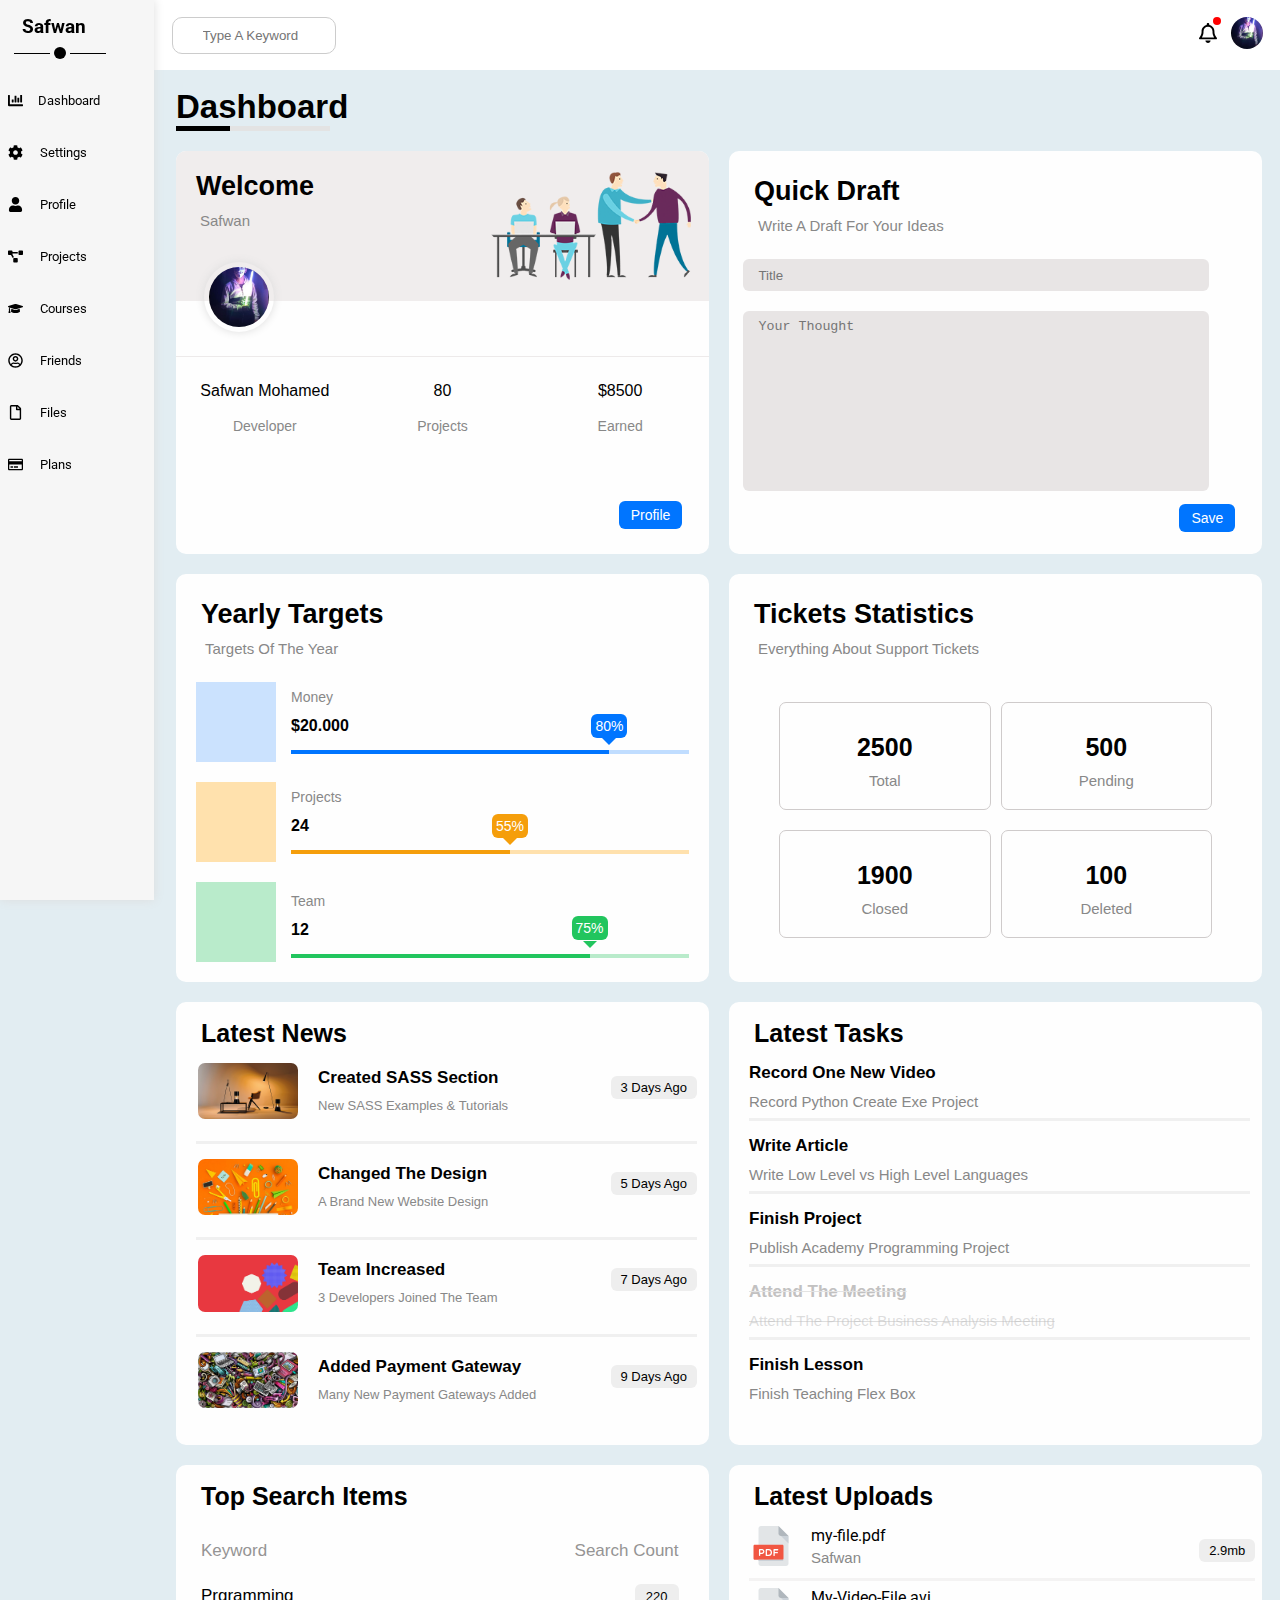
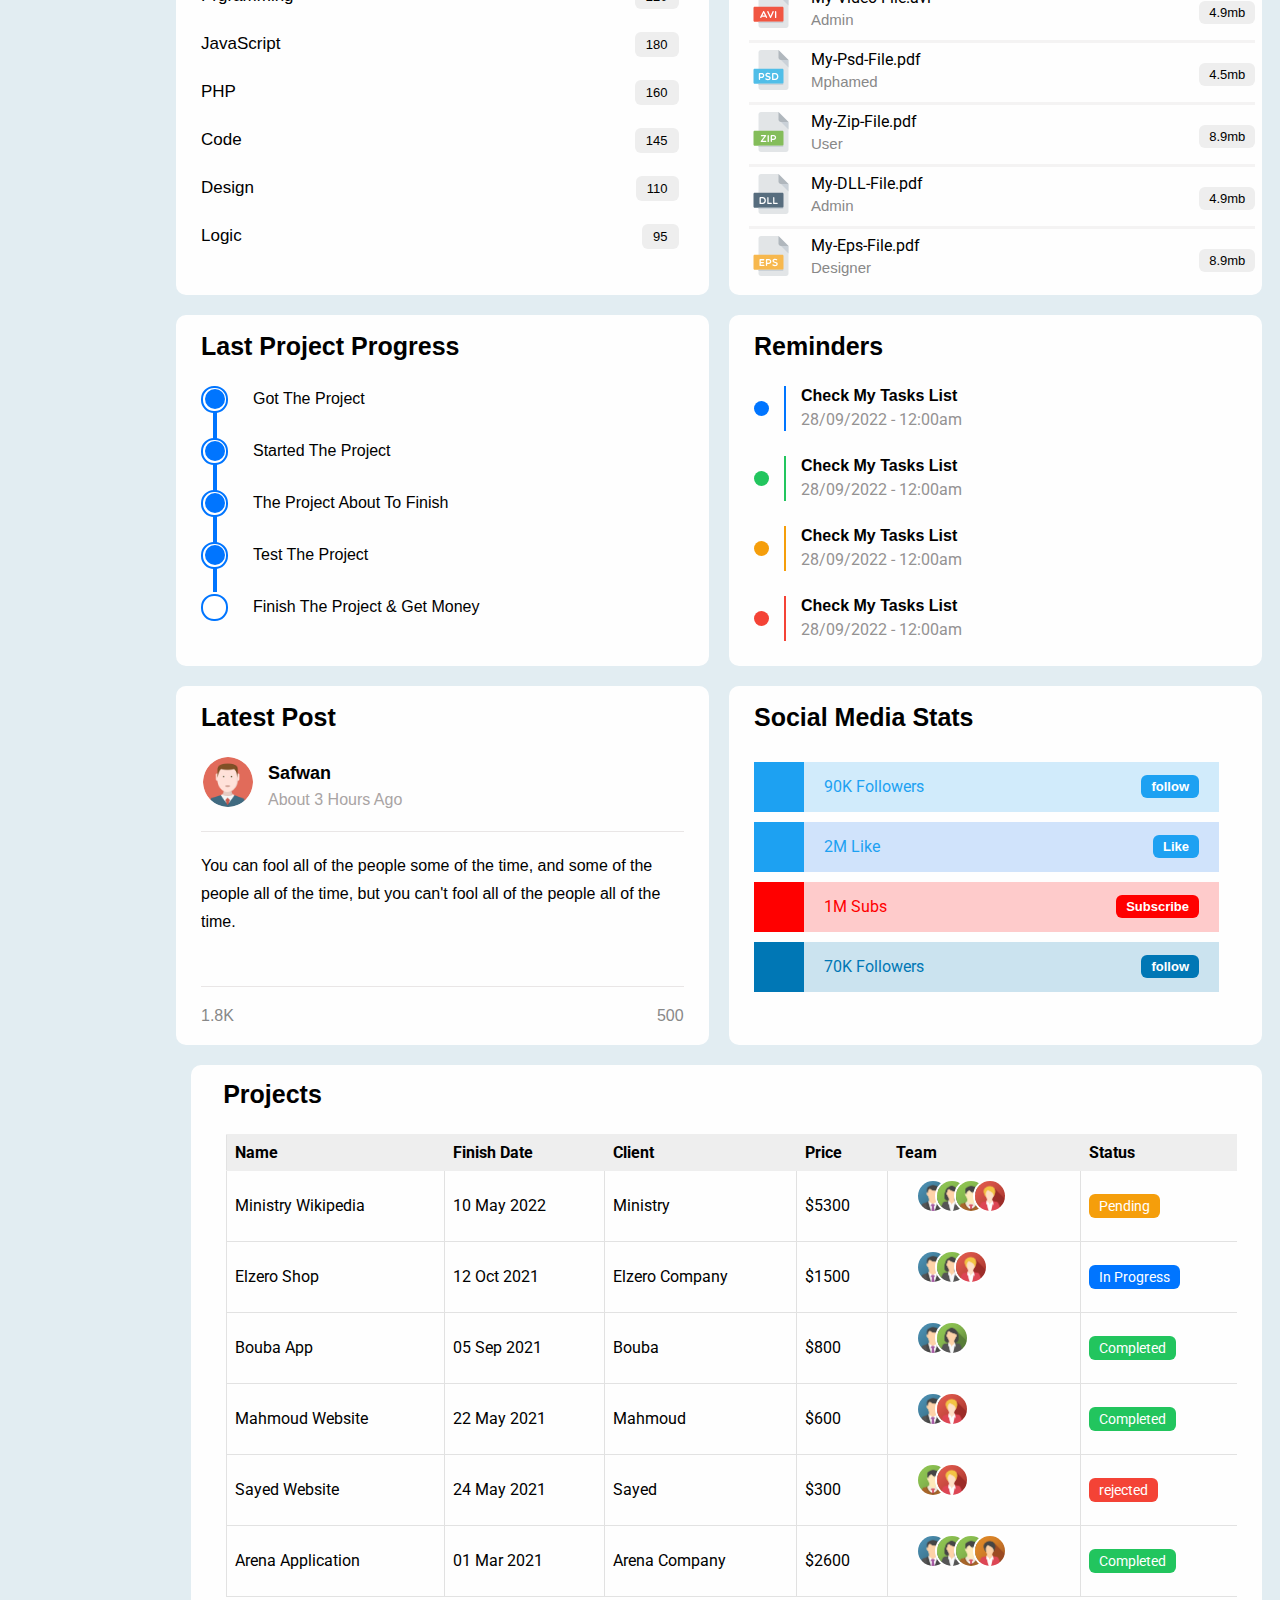
==== index.html @ f375fd68 "update" ====
<!DOCTYPE html>
<html>

<head>
  <title>Safwan</title>

  <link rel="preconnect" href="https://fonts.googleapis.com">
  <link rel="preconnect" href="https://fonts.gstatic.com" crossorigin>
  <link
    href="https://fonts.googleapis.com/css2?family=Roboto:ital,wght@0,100;0,300;0,400;0,500;0,700;0,900;1,100;1,300;1,400;1,500;1,700;1,900&display=swap"
    rel="stylesheet">





  <link rel="stylesheet" href="https://cdnjs.cloudflare.com/ajax/libs/font-awesome/6.6.0/css/all.min.css"
    integrity="sha512-Kc323vGBEqzTmouAECnVceyQqyqdsSiqLQISBL29aUW4U/M7pSPA/gEUZQqv1cwx4OnYxTxve5UMg5GT6L4JJg=="
    crossorigin="anonymous" referrerpolicy="no-referrer" />
  <link rel="stylesheet" href="sidebar.css">
  <link rel="stylesheet" href="general.css">
  <link rel="stylesheet" href="header.css">
  <link rel="stylesheet" href="Dashboard.css">

</head>

<body class="body">

  <header class="header">
    <div class="search-bar-container">
      <div class="a7a"><i class="fa-solid fa-magnifying-glass"
          style="color: rgb(136, 136, 136);position: absolute; left: 10px; bottom: 10px;"></i></div>
      <input class="search-bar" placeholder="Type A Keyword" type="text">
    </div>
    <div class="right-head">
      <div class="bell-container"> <img class="bell" src="header-item/bell-regular.svg" alt="">
        <div class="red-circle"></div>
      </div>
      <img class="pic-file" src="header-item/safwan.jpg" alt="">
    </div>
  </header>



  <nav class="sidebar">
    <div class="name">Safwan</div>
    <div class="under-name">
      <div class="right-sharta"></div>
      <div class="left-sharta"></div>
      <div class="circle"></div>
    </div>
    <div class="sidebar-items">
      <a href="Dashboard.html" style="text-decoration: none; color: black;" class="url">
        <div class="sidebar-item" style="padding-right: 17px;">
          <img class="imgs" src="sidebar-item/chart-bar-solid.svg" alt="">
          <div class="word">Dashboard</div>
        </div>
      </a>

      <a href="settings.html" style="text-decoration: none; color: black;" class="url">
        <div class="sidebar-item">
          <img class="imgs" src="sidebar-item/cog-solid.svg" alt="">
          <div class="word">Settings</div>
        </div>
      </a>

      <a href="profile.html" style="text-decoration: none; color: black;" class="url">
        <div class="sidebar-item">
          <img class="imgs" src="sidebar-item/user-solid.svg" alt="">
          <div class="word">Profile</div>
        </div>
      </a>

      <a href="Projects.html" style="text-decoration: none; color: black;">
        <div class="sidebar-item">
          <img class="imgs" src="sidebar-item/project-diagram-solid.svg" alt="">
          <div class="word">Projects</div>
        </div>
      </a>

      <a href="courses.html" style="text-decoration: none; color: black;">
        <div class="sidebar-item">
          <img class="imgs" src="sidebar-item/graduation-cap-solid.svg" alt="">
          <div class="word">Courses</div>
        </div>
      </a>

      <a href="freinds.html" class="url" style="text-decoration: none; color: black;">
        <div class="sidebar-item">
          <img class="imgs" src="sidebar-item/user-circle-regular.svg" alt="">
          <div class="word">Friends</div>
        </div>
      </a>

      <a href="Files.html" class="url" style="text-decoration: none; color: black;">
        <div class="sidebar-item">
          <img class="imgs" src="sidebar-item/file-regular.svg" alt="">
          <div class="word">Files</div>
        </div>
      </a>

      <a href="plans.html" style="text-decoration: none; color: black;">
        <div class="sidebar-item">
          <img class="imgs" src="sidebar-item/credit-card-regular.svg" alt="">
          <div class="word">Plans</div>
        </div>
      </a>


    </div>
  </nav>

  <div class="Dashboard">
    <div class="title">Dashboard</div>
    <div class="dash1"></div>

    <div class="dash"></div>
    <div class="grid">

      <div class="background">
        <div class="top">
          <div class="t1">
            <div class="l-t1">
              <div class="tit">Welcome</div>
              <div class="detail">Safwan</div>
            </div>
            <div class="r-t1">
              <img class="dashboard-img" src="dashboard-item/welcome.png" alt="">
            </div>
          </div>
          <div class="t2">
            <div class="img-container"><img class="t2img" src="dashboard-item/safwan.jpg" alt=""></div>
          </div>
        </div>
        <div class="mid welcome-details">
          <div class="sec">
            <div class="up">Safwan Mohamed</div>
            <div class="down">Developer</div>
          </div>
          <div class="sec">
            <div class="up">80</div>
            <div class="down">Projects</div>
          </div>
          <div class="sec">
            <div class="up">$8500</div>
            <div class="down">Earned</div>
          </div>
        </div>

        <button class="button-profile">Profile</button>

      </div>

      

      <div class="background">
        <div class="top">
          <div class="top-container">
            <div class="tit">Quick Draft</div>
            <div class="detail">Write A Draft For Your Ideas</div>
          </div>
          <div class="mid-writing">
            <input class="title-draft" type="text" placeholder="Title">
            <textarea class="draft" type="text" placeholder="Your Thought"></textarea>
          </div>

          <button class="button-save">Save</button>

        </div>
      </div>
      <div class="background">
        <div class="top-container">
          <div class="tit">Yearly Targets</div>
          <div class="detail">Targets Of The Year</div>
        </div>
        <div class="targets">
          <div class="money">
            <div class="left-side-money">
              <i class="fa-solid fa-dollar-sign" style="color: rgb(0, 117, 255);font-size: 25px;"></i>
            </div>
            <div class="right-side">
              <div class="words">Money</div>
              <div class="money-count">$20.000</div>
              <div class="money-percent">80%</div>
              <div class="traingle-money"></div>
              <div class="light-blue-tape">
                <div class="blue-tape"></div>
              </div>
            </div>
          </div>
          <div class="projects">
            <div class="left-side-project">
              <i class="fa-solid fa-code fa-lg c-orange" style="color: rgb(245, 158, 11); font-size: 25px;"></i>
            </div>
            <div class="right-side">
              <div class="words">Projects</div>
              <div class="money-count">24</div>
              <div class="project-percent">55%</div>
              <div class="traingle-project"></div>
              <div class="light-orange-tape">
                <div class="orange-tape"></div>
              </div>
            </div>
          </div>
          <div class="team">
            <div class="left-side-team">
              <i class="fa-solid fa-user" style="color: rgb(34, 197, 94);font-size: 25px;"></i>
            </div>
            <div class="right-side">
              <div class="words">Team</div>
              <div class="money-count">12</div>
              <div class="team-percent" style="bottom: 18px;">75%</div>
              <div class="traingle-team" style="bottom: 10.5px;"></div>
              <div class="light-green-tape">
                <div class="green-tape"></div>
              </div>
            </div>
          </div>
        </div>
      </div>
      <div class="background">
        <div class="top-container">
          <div class="tit">Tickets Statistics</div>
          <div class="detail">Everything About Support Tickets</div>
        </div>
        <div class="Tickets">
          <div class="cover">
            <div><i class="fa-regular fa-rectangle-list" style="color: orange;font-size: 30px;"></i></div>
            <div class="tits">2500</div>
            <div class="details">Total</div>
          </div>
          <div class="cover">
            <div><i class="fa-solid fa-spinner" style="color: blue;font-size: 30px;"></i></div>
            <div class="tits">500</div>
            <div class="details">Pending</div>
          </div>
          <div class="cover">
            <div><i class="fa-regular fa-circle-check" style="color: green;font-size: 30px;"></i></div>
            <div class="tits">1900</div>
            <div class="details">Closed</div>
          </div>
          <div class="cover">
            <div><i class="fa-regular fa-rectangle-xmark" style="color: red;font-size: 30px;"></i></div>
            <div class="tits">100</div>
            <div class="details">Deleted</div>
          </div>
        </div>
      </div>
      <div class="background">
        <div class="top-containers">
          <div class="titso">Latest News</div>
        </div>
        <div class="Latest-News">
          <div class="frame">
            <div class="container-news"><img class="news" src="dashboard-item/news-01.png" alt=""></div>
            <div class="container-new">
              <div class="address-news">Created SASS Section</div>
              <div class="describe-news">New SASS Examples & Tutorials</div>
            </div>
            <div class="time-past">3 Days Ago</div>
          </div>
        </div>
        <div class="Latest-News">
          <div class="frame">
            <div class="container-news"><img class="news" src="dashboard-item/news-02.png" alt=""></div>
            <div class="container-new">
              <div class="address-news">Changed The Design</div>
              <div class="describe-news">A Brand New Website Design</div>
            </div>
            <div class="time-past">5 Days Ago</div>
          </div>
        </div>
        <div class="Latest-News">
          <div class="frame">
            <div class="container-news"><img class="news" src="dashboard-item/news-03.png" alt=""></div>
            <div class="container-new">
              <div class="address-news">Team Increased</div>
              <div class="describe-news">3 Developers Joined The Team</div>
            </div>
            <div class="time-past">7 Days Ago</div>
          </div>
        </div>
        <div class="Latest-News">
          <div class="frames">
            <div class="container-news"><img class="news" src="dashboard-item/news-04.png" alt=""></div>
            <div class="container-new">
              <div class="address-news">Added Payment Gateway</div>
              <div class="describe-news">Many New Payment Gateways Added</div>
            </div>
            <div class="time-past">9 Days Ago</div>
          </div>
        </div>
      </div>
      <div class="background">
        <div class="top-containers">
          <div class="titso">Latest Tasks</div>
        </div>
        <div class="Latest-News">
          <div class="frame">
            <div class="container-task">
              <div class="task1">Record One New Video</div>
              <div class="task2">Record Python Create Exe Project</div>
            </div>
            <div class="trash"><i class="fa-solid fa-trash-can"></i></div>
          </div>
        </div>
        <div class="Latest-News">
          <div class="frame">
            <div class="container-task">
              <div class="task1">Write Article</div>
              <div class="task2">Write Low Level vs High Level Languages</div>
            </div>
            <div class="trash"><i class="fa-solid fa-trash-can"></i></div>
          </div>
        </div>
        <div class="Latest-News">
          <div class="frame">
            <div class="container-task">
              <div class="task1">Finish Project</div>
              <div class="task2">Publish Academy Programming Project</div>
            </div>
            <div class="trash"><i class="fa-solid fa-trash-can"></i></div>
          </div>
        </div>
        <div class="Latest-News">
          <div class="frame">
            <div class="container-task">
              <div class="task1-line">Attend The Meeting</div>
              <div class="task2-line">Attend The Project Business Analysis Meeting</div>
            </div>
            <div class="trashes"><i class="fa-solid fa-trash-can"></i></div>
          </div>
        </div>
        <div class="Latest-News">
          <div class="frames">
            <div class="container-task">
              <div class="task1">Finish Lesson</div>
              <div class="task2">Finish Teaching Flex Box</div>
            </div>
            <div class="trash"><i class="fa-solid fa-trash-can"></i></div>
          </div>
        </div>

      </div>
      <div class="background">
        <div class="top-search-containers">
          <div class="titso">Top Search Items</div>
        </div>
        <div class="Top-search">
          <div class="container-top-search">
            <div class="keyword">Keyword</div>
            <div class="search-item-count">Search Count</div>
          </div>
          <div class="container-top-search">
            <div class="keywords">Prgramming</div>
            <div class="search-count">220</div>
          </div>
          <div class="container-top-search">
            <div class="keywords">JavaScript</div>
            <div class="search-count">180</div>
          </div>
          <div class="container-top-search">
            <div class="keywords">PHP</div>
            <div class="search-count">160</div>
          </div>
          <div class="container-top-search">
            <div class="keywords">Code</div>
            <div class="search-count">145</div>
          </div>
          <div class="container-top-search">
            <div class="keywords">Design</div>
            <div class="search-count">110</div>
          </div>
          <div class="container-top-search">
            <div class="keywords">Logic</div>
            <div class="search-count">95</div>
          </div>
        </div>
      </div>
      <div class="background">
        <div class="top-containers">
          <div class="titso">Latest Uploads</div>
        </div>
        <div class="Latest-News">
          <div class="frame-upload">
            <div class="container-news"><img class="upload" src="dashboard-item/pdf.svg" alt=""></div>
            <div class="container-new">
              <div class="upload1">my-file.pdf</div>
              <div class="upload2">Safwan</div>
            </div>
            <div class="time-past">2.9mb</div>
          </div>
        </div>
        <div class="Latest-News">
          <div class="frame-upload">
            <div class="container-news"><img class="upload" src="dashboard-item/avi.svg" alt=""></div>
            <div class="container-new">
              <div class="upload1">My-Video-File.avi</div>
              <div class="upload2">Admin</div>
            </div>
            <div class="time-past">4.9mb</div>
          </div>
        </div>
        <div class="Latest-News">
          <div class="frame-upload">
            <div class="container-news"><img class="upload" src="dashboard-item/psd.svg" alt=""></div>
            <div class="container-new">
              <div class="upload1">My-Psd-File.pdf</div>
              <div class="upload2">Mphamed</div>
            </div>
            <div class="time-past">4.5mb</div>
          </div>
        </div>
        <div class="Latest-News">
          <div class="frame-upload">
            <div class="container-news"><img class="upload" src="dashboard-item/zip.svg" alt=""></div>
            <div class="container-new">
              <div class="upload1">My-Zip-File.pdf</div>
              <div class="upload2">User</div>
            </div>
            <div class="time-past">8.9mb</div>
          </div>
        </div>
        <div class="Latest-News">
          <div class="frame-upload">
            <div class="container-news"><img class="upload" src="dashboard-item/dll.svg" alt=""></div>
            <div class="container-new">
              <div class="upload1">My-DLL-File.pdf</div>
              <div class="upload2">Admin</div>
            </div>
            <div class="time-past">4.9mb</div>
          </div>
        </div>
        <div class="Latest-News">
          <div class="frame-uploads">
            <div class="container-news"><img class="upload" src="dashboard-item/eps.svg" alt=""></div>
            <div class="container-new">
              <div class="upload1">My-Eps-File.pdf</div>
              <div class="upload2">Designer</div>
            </div>
            <div class="time-past">8.9mb</div>
          </div>
        </div>

      </div>
      <div class="background">
        <div class="top-containers">
          <div class="titso">Last Project Progress</div>
          <div class="five-word">
            <div class="container-project">
              <div class="blue_circle_border">
                <div class="blue_circle"></div>
              </div>
              <div class="project-word">Got The Project</div>
              <div class="blue-stick"></div>
            </div>



            <div class="container-project">
              <div class="blue_circle_border">
                <div class="blue_circle"></div>
              </div>
              <div class="project-word">Started The Project</div>

            </div>
            <div class="container-project">
              <div class="blue_circle_border">
                <div class="blue_circle"></div>
              </div>
              <div class="project-word">The Project About To Finish</div>

            </div>
            <div class="container-project">
              <div class="blue_circle_border">
                <div class="blue_circles"></div>
              </div>
              <div class="project-word">Test The Project</div>

            </div>
            <div class="container-project">
              <div class="blue_circle_border">

              </div>
              <div class="project-word">Finish The Project & Get Money</div>

            </div>
          </div>
        </div>
      </div>
      <div class="background">
        <div class="top-containers">
          <div class="titso">Reminders</div>

          <div class="Reminders">
            <div class="container-reminders">
              <div class="blue_circl"></div>
              <div class="blue-dash"></div>
              <div class="reminder-word">
                <div class="reminder-word-1">Check My Tasks List</div>
                <div class="reminder-word-2">28/09/2022 - 12:00am</div>
              </div>
            </div>

            <div class="container-reminders">
              <div class="green_circl"></div>
              <div class="green-dash"></div>
              <div class="reminder-word">
                <div class="reminder-word-1">Check My Tasks List</div>
                <div class="reminder-word-2">28/09/2022 - 12:00am</div>
              </div>
            </div>

            <div class="container-reminders">
              <div class="orange_circl"></div>
              <div class="orange-dash"></div>
              <div class="reminder-word">
                <div class="reminder-word-1">Check My Tasks List</div>
                <div class="reminder-word-2">28/09/2022 - 12:00am</div>
              </div>
            </div>

            <div class="container-reminders">
              <div class="red_circl"></div>
              <div class="red-dash"></div>
              <div class="reminder-word">
                <div class="reminder-word-1">Check My Tasks List</div>
                <div class="reminder-word-2">28/09/2022 - 12:00am</div>
              </div>
            </div>


          </div>


        </div>
      </div>

      <div class="background">
        <div class="top-containers">
          <div class="titso">Latest Post</div>
          <div class="Latest-Post">
            <div class="latest-post-up">
              <div class="latest-post-img">
                <img class="pic-file" style="width: 50px;height: 50px;" src="header-item/avatar.png" alt="">
              </div>
              <div>
                <div class="latest-post-name">Safwan</div>
                <div class="latest-post-active">About 3 Hours Ago</div>
              </div>

            </div>
            <div class="latest-post-mid">
              <div class="post">You can fool all of the people some of the time, and some of the people all of the time,
                but you can't fool all of the people all of the time.</div>
            </div>
            <div class="latest-post-down">
              <div class="like-comment">
                <div><i class="fa-regular fa-heart"></i> 1.8K</div>
                <div><i class="fa-regular fa-comments"></i> 500</div>
              </div>

            </div>
          </div>
        </div>
      </div>
      <div class="background">
        <div class="top-containers">
          <div class="titso">Social Media Stats</div>
          <div class="social-media">
            <div class="social-media-container">
              <div class="tweeter-background">
                <i style="color: white;" class="fa-brands fa-twitter fa-2x c-white h-full center-flex"></i>
              </div>
              <div class="tweeter-data">
                <div class="tweeter-follower">90K Followers</div>
                <button class="follow-button">follow</button>
              </div>
            </div>

            <div class="social-media-container">
              <div class="tweeter-background1">
                <i style="color: white;" class="fa-brands fa-facebook-f fa-2x c-white h-full center-flex"></i>
              </div>
              <div class="tweeter-data1">
                <div class="tweeter-follower1">2M Like</div>
                <button class="follow-button1">Like</button>
              </div>
            </div>

            <div class="social-media-container">
              <div class="tweeter-background2">
                <i style="color: white;" class="fa-brands fa-youtube fa-2x c-white h-full center-flex"></i>
              </div>
              <div class="tweeter-data2">
                <div class="tweeter-follower2">1M Subs</div>
                <button class="follow-button2">Subscribe</button>
              </div>
            </div>

            <div class="social-media-container">
              <div class="tweeter-background3">
                <i style="color: white;" class="fa-brands fa-linkedin fa-2x c-white h-full center-flex"></i>
              </div>
              <div class="tweeter-data3">
                <div class="tweeter-follower3">70K Followers</div>
                <button class="follow-button3">follow</button>
              </div>
            </div>

          </div>
        </div>
      </div>
      
    </div>
    <div class="backgrounds">
      <div class="titso" style="padding-left: 3%;padding-bottom: 0;padding-top: 15px;">Projects</div>
      <div class="table-containers">
        <div class="top-container">
          <table>
            <tr>
              <th>Name</th>
              <th>Finish Date</th>
              <th> Client</th>
              <th>Price</th>
              <th>Team</th>
              <th>Status</th>

            </tr>

            <tr>
              <td>Ministry Wikipedia</td>
              <td>10 May 2022</td>
              <td>Ministry</td>
              <td>$5300</td>
              <td>
                <div class="team">
                  <img src="dashboard-item/team-01.png" alt="">
                  <img src="dashboard-item/team-02.png" alt="">
                  <img src="dashboard-item/team-03.png" alt="">
                  <img src="dashboard-item/team-05.png" alt="">
                </div>
              </td>
              <td><button class="status" style="background-color: #f59e0b;">Pending</button></td>
            </tr>
            </tr>

            <tr>
              <td>Elzero Shop</td>
              <td>12 Oct 2021</td>
              <td>Elzero Company</td>
              <td>$1500</td>
              <td>
                <div class="team">
                  <img src="dashboard-item/team-01.png" alt="">
                  <img src="dashboard-item/team-02.png" alt="">
                  <img src="dashboard-item/team-05.png" alt="">
                </div>
              </td>
              <td><button class="status" style="background-color: #0075ff;">In Progress</button></td>
            </tr>
            </tr>

            <tr>
              <td>Bouba App</td>
              <td>05 Sep 2021</td>
              <td>Bouba</td>
              <td>$800</td>
              <td>
                <div class="team">
                  <img src="dashboard-item/team-01.png" alt="">
                  <img src="dashboard-item/team-02.png" alt="">
                </div>
              </td>
              <td><button class="status" style="background-color: #22c55e;">Completed</button></td>
            </tr>
            </tr>

            <tr>
              <td>Mahmoud Website</td>
              <td> 22 May 2021</td>
              <td>Mahmoud</td>
              <td>$600</td>
              <td>
                <div class="team">
                  <img src="dashboard-item/team-01.png" alt="">
                  <img src="dashboard-item/team-05.png" alt="">
                </div>
              </td>
              <td><button class="status" style="background-color: #22c55e;">Completed</button></td>
            </tr>
            </tr>

            <tr>
              <td>Sayed Website</td>
              <td>24 May 2021</td>
              <td>Sayed</td>
              <td>$300</td>
              <td>
                <div class="team">
                  <img src="dashboard-item/team-03.png" alt="">
                  <img src="dashboard-item/team-05.png" alt="">
                </div>
              </td>
              <td><button class="status" style="background-color: #f44336;">rejected</button></td>
            </tr>
            </tr>

            <tr>
              <td>Arena Application</td>
              <td>01 Mar 2021</td>
              <td>Arena Company</td>
              <td>$2600</td>
              <td>
                <div class="team">
                  <img src="dashboard-item/team-01.png" alt="">
                  <img src="dashboard-item/team-02.png" alt="">
                  <img src="dashboard-item/team-03.png" alt="">
                  <img src="dashboard-item/team-04.png" alt="">
                </div>
              </td>
              <td><button class="status" style="background-color: #22c55e;">Completed</button></td>
            </tr>

          </table>
        </div>



      </div>

      
    </div> 
    </div>
</body>

</html>
---- sidebar.css ----
.sidebar {
    position: fixed;
    top: 0;
    bottom: 0px;
    left: 0;
    width: 12%;
    box-shadow: 0 0 10px #ddd;
    display: flex;
    flex-direction: column;
    z-index: 100;
    background-color: rgb(246, 246, 246);
    align-items: start;
    justify-content: start;
    padding-top: 15px;
    box-sizing: border-box;
    padding-left: 6px;
}
.sidebar-items {
     margin: 0;
     padding: 0;
   
    display: flex;
    flex-direction: column;
    
}
@media (max-width:761px) {
    .sidebar
    { 
       
    }
    .sidebar-item {
        width: 20px;
       height: 20px;
       margin-top: 4px;
       
    }
    .word {
      display: none;
    }
    .under-name {
        display: none; 
    }
    .sidebar-items {
        position: absolute;
        top: 50px;
        display: flex;
        flex-direction: column;
        justify-content: center;
        align-items:start;
      
    }
    .url {
        text-decoration: none;
        color: black;

    }
    .imgs {
        width: 100%;
        border-radius: 4px;
    }
    .imgs:hover  {
        background-color: rgb(226, 224, 224);
        transition: background-color .5s;
    }
    
}

.name {
    font-weight: bold;
    position: relative;
    font-size: 1.5vw;
    left: 14%;
}
@media (max-width:761px) {
    .name {
        left: -2px;
        font-size: 10px;
    }
}
.sidebar-item {
    
    border-radius: 4px;
    display: flex;
    align-items: center;
    justify-content: start;
    margin-bottom: 19px;
}
.sidebar-items {
    
    
}

@media (min-width:761px){
    .sidebar {
     padding-left: 0;
        
    }
   
    .under-name {
        margin-bottom: 10px;
    }
    .sidebar-item {
        height: 33px;
       
    }
    .sidebar-item:hover  {
        background-color: rgb(226, 224, 224);
        transition: background-color .5s;
    }
    
    
}
.imgs {
    width: 15px;
    height: 15px;
    padding: 8px;
    
}
.word {
    padding-left: 8%;
    font-size: 1vw;
}
@media (max-width:1200px){
    .left-sharta,.right-sharta,.circle{
        display: none;
    }
}
.left-sharta {
    width: 100%;
    height: 1.5px;
    background-color: black;
    bottom: 20px;
    left: 40%;
    position: absolute;
}
.right-sharta {
    width: 100%;
    height: 1.5px;
    background-color: black;
    bottom: 20px;
    left: 195%;
    position: absolute;
}
.circle {
    background-color: black;
    width: 12px;
    height: 12px;
    border-radius: 50%;
    position: absolute;
    bottom: 15px;
    left: 150%;
}
.under-name {
    position: relative;
    padding: 18px;
}
---- general.css ----
body {
    font-family: Roboto,arial;
    background-color:rgb(226, 237, 242); 
    z-index: 1;
    padding-bottom: 20px;
    position: relative;
}
::-webkit-scrollbar {
    width: 10px;
}

::-webkit-scrollbar-thumb {
    background: #0062ff;
}

/* Handle on hover */
::-webkit-scrollbar-thumb:hover {
    background: #0042ad;
}
---- header.css ----
.header {
    position: fixed;
    right: 0;
    left: 12%;
    top: 0;
    height: 70px;
    z-index: 10;
    display: flex;
    background-color: white;
    justify-content: space-between;
    align-items: center;
    padding-right: 15px;
    padding-left: 18px;
    
}
@media (max-width:750px) {

}
.pic-file {
    width: 32px;
    height: 32px;
    border-radius: 50%;
    object-fit: cover;
    margin-bottom: 5px;
    margin-left: 2px;
}
.search-bar {
    border-radius: 10px;
    border: 1px solid #ccc;
    width: 130px;
    transition: width .3s;
    height: 33px;
    padding-left: 30px;
    outline: none;
}
.bell {
     width: 18px;
     margin-right: 12px;
}
.right-head {
    display: flex;
    align-items: center;
    justify-content: center;
    padding-right: 2px;
}
.bell-container {
    position: relative;
    
}
.red-circle {
    background-color: red;
    position: absolute;
    width: 8px;
    height: 8px;
    bottom: 22px;
    right:  8px;
    border-radius: 4px;
}
.search-bar-container {
    position: relative;
}
---- Dashboard.css ----
.Dashboard {
    left: 12.5%;
    top:70px;
    width: 87.5%;
    box-sizing: border-box;
    position: relative;
    padding: 10px;
}
@media (max-width: 760px) {
     .Dashboard {
       
     }
     .grid {
        grid-template-columns: repeat(auto-fit,minmax(200px,1fr));

     }
}
.title {
    font-size: 33px;
    font-weight: bold;
    font-family: arial;
    position: relative;
}
.dash, .dash1 {
    height: 1px;width: 50px;
    background-color: black;
    position: absolute;
    margin-bottom: -15px;
    
    border: 2px solid black;
}
.dash1 {
    background-color: rgb(227, 227, 227);
    border: 2px solid rgb(227, 227, 227);
    width: 150px;
}
.grid {
    display: grid;
    grid-template-columns: repeat(auto-fit,minmax(430px,1fr));
    row-gap: 20px;
    column-gap: 20px;
    margin-top: 25px;
    position: relative;
    
}
@media (max-width: 760px) {
    .Dashboard {
      
    }
    .grid {
       grid-template-columns: repeat(auto-fit,minmax(250px,1fr));

    }
}

.background {
    border-radius: 10px;
    background-color: rgb(254, 254, 254);
    display: flex;
    flex-direction: column;
    position: relative;
    box-sizing: border-box;
}
.bottom {
    border-top-width:1px ;
    border-top-color:rgb(237, 234, 234) ;
    border-top-style:solid ;
    position: relative;
}
.button-profile ,.button-save {
    position: absolute;
    right: 5%;
    bottom: 25px;
    background-color:  rgb(0, 117, 255);
    border-bottom-left-radius: 6px;
    border-bottom-right-radius: 6px;
    border-top-left-radius: 6px;
    border-top-right-radius: 6px;
    border: none;
    color: white;
    padding: 6px 12px;
    font-family: arial;
    font-size: 14px;
    cursor: pointer;
    
}
.button-save {
    bottom: 3.5%;
    right: 5%;
     
}
.button-profile:hover {
        background-color: rgb(1, 89, 190);
        transition: background-color .3s;
}
.mid {
    display: grid;
    grid-template-columns: 1fr 1fr 1fr ;
    border-top-width:1px ;
    border-top-color:rgb(237, 234, 234) ;
    border-top-style:solid ;
    padding-top: 25px;
    padding-bottom: 20px;
    margin-bottom: 100px;
}
.sec {
    display: flex;
    justify-content: center;
    flex-direction: column;
    align-items: center;
}
.up {
    font-size: 16px;
    font-family: sans-serif;
    margin-bottom: 18px;
}
.down {
    color: rgb(136, 136, 136);
    font-family: sans-serif;
    font-size: 14px;
    text-align: center;
}
.top {
    display: flex;
    flex-direction: column;
    padding-bottom: 15px;
    position: relative;
    
}
.t1 {
    background-color: rgb(240, 237, 237);
    height: 150px;
    display: flex;
    justify-content: space-between;
    border-top-left-radius: 10px;
    border-top-right-radius: 10px;
}
.l-t1 {
    padding: 20px;
    
}
.tit {
    font-size: 27px;
    font-weight: bold;
    font-family: sans-serif;
    margin-bottom: 10px;
}
.detail {
    color: rgb(136, 136, 136);
    font-size: 15px;
    font-family: sans-serif;
    margin-left: 4px;
}
.r-t1 {
   align-items: center;
    display: flex;
    padding-right: 18px;
}
.dashboard-img {
   width: 200px;
   height: 115;

}
.t2 {
    height: 40px;
    position: relative;
}
.t2img {
     border-radius: 50%;
     object-fit: cover;
     width: 86%;
     height: 86%;
     
}
.img-container {
    height: 70px;
    width: 70px;
    border-radius: 35px;
    position: absolute;
    top: -39px;
    left: 28px;
    box-shadow: 0 0 10px #ddd;
    display: flex;
    justify-content: center;
    align-items: center;
}
.top-container {
    display: flex;
    flex-direction: column;
    padding: 25px;
}
.mid-writing {
    display: flex;
    flex-direction: column;
    width: 90%;
    box-sizing: border-box;
}
.title-draft {
    border:none;
    background-color: #e8e5e5;
    border-radius: 6px;
    height: 30px;
    margin-left: 3%;
    padding-left: 15px;
    margin-bottom: 20px;
    outline:none ;
}
.draft {
    border:none;
    background-color: #e8e5e5;
    border-radius: 6px;
  
    height: 170px;
    margin-left: 3%;
    padding-left: 15px;
    margin-bottom: 40px;
    padding-top: 8px;
    outline:none ;
    white-space: initial;
    resize: none;
}
.bottos{
         position: absolute;
         right: 7px;
         bottom: 40px;
}

.money,.projects ,.team {
    display: flex;
    margin-bottom: 20px;
    padding: 0 20px;
}
.left-side-money, .left-side-project, .left-side-team {
    position: relative;
    height: 80px;
    width: 80px;
    align-items: center;
    display: flex;
    justify-content: center;
}
.left-side-money {
    background-color: rgba(0, 117, 255, 0.2);
}
.left-side-project {
    background-color: rgb(255, 225, 173);
}
.left-side-team {
    background-color: rgb(185, 235, 203);
}
.right-side {
    margin-left: 15px;
    position: relative;  
    display: flex;
    flex-direction: column;
    flex: 1;
}
.words {
    color: rgb(136, 136, 136);
    font-size: 14px;
    font-family: sans-serif;
    padding-top: 7px;
    padding-left :0px;
}
.money-count {
    margin-top: 12px;
    font-family: "Open Sans",sans-serif;
    font-weight: bolder;
}
.blue-tape, .green-tape , .orange-tape {
    
    height: 4px;
    z-index: 2;
    
}
.blue-tape {
    background-color: rgb(0, 117, 255);
    width: 80%;
}
.green-tape {
    background-color: rgb(34, 197, 94);
    width: 75%;
}
.orange-tape {
    background-color: rgb(245, 158, 11);
    width: 55%;
}
.light-blue-tape , .light-green-tape , .light-orange-tape {
   margin-top: 15px;
    width: 100%;
    height: 4px;
    z-index: 1;
    
}
.light-blue-tape {
    background-color: rgb(192, 221, 255);
}
.light-green-tape {
    background-color: rgb(185, 235, 203);
}
.light-orange-tape {
    background-color: rgb(255, 225, 173);
}
.money-percent ,.team-percent ,.project-percent {
    position: absolute;
    bottom: 24.2px;
    color: white;
    font-family:arial ;
    padding: 4px;
    border-radius: 6px;
    font-size: 14px;
}
.money-percent {
    background-color:rgb(0, 117, 255) ;
    left: 80%; 
    transform: translateX(-50%);
}
.project-percent {
    background-color: rgb(245, 158, 11);
    left: 55%;
    transform: translateX(-50%)   
}
.team-percent {
    background-color: rgb(34, 197, 94);
    left: 75%;
    transform: translateX(-50%);
   
}
.traingle-money ,.traingle-project , .traingle-team {
      width: 0; 
      height: 0;
      border-left: 7px solid transparent;
      border-right: 7px solid transparent;
      position: absolute;
      bottom: 17px;
}
.traingle-money {
    border-top: 7px solid rgb(0, 117, 255);
    left: 80%; 
    transform: translateX(-50%);
}
.traingle-project {
    left: 55%;
    transform: translateX(-50%)   ;
    border-top: 7px solid rgb(245, 158, 11);
}
.traingle-team {
    left: 75%;
    transform: translateX(-50%);
    border-top: 7px solid rgb(34, 197, 94);
}
.Tickets {
    display: grid;
    grid-template-columns: repeat(auto-fit,minmax(200px,1fr));
    row-gap: 20px;
    column-gap: 10px;
padding: 20px 50px;
box-sizing: border-box;
}
@media (max-width:750px) {
    .Tickets {
        
        display: flex;
        flex-direction: column;

    }
}
.cover {
    padding: 20px;
    border-radius: 7px;
    border-width:1px ;
    border-style: solid;
    border-color: #cfcbcb;
    display: flex;
    flex-direction: column;
    justify-content: center;
    align-items: center;
}
.details {
    color: rgb(136, 136, 136);
    font-size: 15px;
    font-family: sans-serif;
}
.tits {
    font-size: 25px;
    font-weight: bold;
    font-family: sans-serif;
    margin-bottom: 10px;
    padding-top: 10px;
}
.titso {
    font-size: 25px;
    font-weight: bold;
    font-family: sans-serif;
    padding-bottom: 15px;
}

.Latest-News {
    display: flex;
    flex-direction: column;
    justify-content: start;
    align-items: start;
    
}
.top-containers {
    display: flex;
    flex-direction: column;
    padding-left: 25px;
    padding-top: 17px; 
}
.frame {
    border-top-width:.5px ;
    border-bottom-color:rgb(240, 240, 240) ;
    border-bottom-style:solid ;
    position: relative;
    display: flex;
    margin-left: 20px;
    width: 94%;
    margin-bottom: 15px;
    box-sizing: border-box;
}

.frames {
    border-top-width:.5px ;
    position: relative;
    display: flex;
    margin-left: 20px;
    width:94%;
    margin-bottom: 15px;
}
.news {
    width: 100px;
    height: 56.2px;
    border-radius: 7px;
    object-fit: cover;
}
.container-news {
   margin-left: 2px;
   margin-right: 20px;
   margin-bottom: 8px;
   padding-bottom: 10px;
}
.container-new {
    margin-top: 5px;
}
.address-news {
    font-size: 17px;
    font-weight: bold;
    font-family: sans-serif;
    margin-bottom: 10px;
}
.describe-news {
    color: rgb(136, 136, 136);
    font-size: 13px;
    font-family: sans-serif;
}
.time-past {
    background-color: rgb(238, 238, 238);
    border-radius: 6px;
    font-family: Arial, "Helvetica Neue", Helvetica, sans-serif;
    font-size: 13px;
    padding: 4px 10px;
    position: absolute;
    right: 0px;
    top: 13px;
}
@media (max-width:760px) {
    .frames,.frame {
        flex-direction: column;
        align-items: center;
        justify-content: center;
        width: 85%;
        margin-left: 20px;
    }
    .frame .time-past {
        left: 28%;
        margin-top: 50px;
        width: 55px;
        font-size: 10px;
    }
    .frames .time-past {
        left: 28%;
        margin-top: 50px;
        width: 55px;
        font-size: 10px;
    }
    .describe-news {
        font-size: 10px;
        text-align: center;
    }
    .address-news {
        text-align: center;
        font-size: 12px;
        margin-top: 5px;
    }
    .titso{
        text-align: center;
        font-size: 19px;
        margin-right: 45px;
    }
}

.container-task {
    width: 100%;
   margin-right: 20px;
   margin-bottom: 5px;
   padding-bottom: 3px;
}

.task1,.task1-line {
    font-size: 17px;
    font-weight: bold;
    font-family: sans-serif;
    margin-bottom: 10px;
}
.task2,.task2-line {
    color: rgb(136, 136, 136);
    font-size: 15px;
    font-family: sans-serif;
}
.task1-line {
    text-decoration: line-through rgb(227, 227, 227);
    color: rgb(194, 193, 193);

}
.task2-line {
    text-decoration: line-through;
    color: #bfbfbf88;
}
@media (max-width:761px) {
    .task1,.task1-line{
        font-size: 14px;
    }
    .task2,.task2-line{
        font-size: 9.5px;
    }
}
.trash,.trashes {
    border-radius: 6px;
    font-family: Arial, "Helvetica Neue", Helvetica, sans-serif;
    font-size: 13px;
    padding: 4px 10px;
    position: absolute;
    right: 0px;
    top: 13px;
    cursor: pointer;
    
}
.trashes i {
    color: lightgray;
}
.trashes i:hover {
    color: orange;
}
.fa-solid:hover {
    color: red;
    transition: color .3s;
}
.fa-trash-can {
    color: black;
}
.search-item-count,.keyword  {
    color: rgb(149, 148, 148);
    font-family: arial;
    font-size: 17px; 
}
.Top-search{
    flex-direction: column;
    display: flex;
    justify-content: space-between;
    align-items: start;
    margin-left: 25px;
}
.container-top-search {
    display: flex;
    justify-content: space-between;
    align-items: center;
    width: 94%;
    margin-bottom: 23px;
}
.keywords {
    font-size: 17px;
    font-family: arial;
}
.search-count {
    background-color: rgb(238, 238, 238);
    border-radius: 6px;
    font-family: Arial, "Helvetica Neue", Helvetica, sans-serif;
    font-size: 13px;
    padding: 5px 11px;
  
}
.top-search-containers {
    display: flex;
    flex-direction: column;
    padding-left: 25px;
    padding-top: 17px;
    padding-bottom:15px ; 
}
.upload {
    width: 40px;
    height: 40px;
    object-fit: cover;
}
.frame-upload {
    border-top-width:.05px ;
    border-bottom-color:rgb(244, 243, 243) ;
    border-bottom-style:solid ;
    position: relative;
    display: flex;
    margin-left: 20px;
    width:95%;
    height: 52px;
    margin-bottom: 7px;
}
.frame-uploads {
    position: relative;
    display: flex;
    margin-left: 20px;
    width: 95%;
    height: 52px;
    margin-bottom: 7px;
 
}
@media (max-width:761px) {  
    .frame-upload,.frame-uploads {
        width: 90%;
    }
    .container-news {
        margin-right: 5px;
        padding-right: 5px;
    }
    .container-new {
        margin-left: 0px;
        padding-left: 0px;
    }
    .upload1 {

    }
    .upload2 {

    }
}
.upload1 {
    position: absolute;
    top: 0px;
}
.upload2 {
    color: rgb(136, 136, 136);
    font-size: 15px;
    font-family: sans-serif;
    position: absolute;
    top: 23px;
}
@media (max-width:761px) {  
    .frame-upload,.frame-uploads {
        width: 87%;
    }
    .container-news {
        margin-right: 5px;
        padding-right: 5px;
    }
    .container-new {
        margin-left: 0px;
        padding-left: 0px;
    }
    .upload1 {
        font-size: 12px;
    }
    .upload2 {
        font-size: 10px;
    }
}
.five-word {
    display: grid;
    grid-template-columns: 1fr;
    row-gap: 25px;
    padding-bottom: 25px;
    padding-top: 10px;
}
.container-project {
    display: flex;
    position: relative;
    align-items: center;
}
.blue_circle_border {
     width: 23px;
     height: 23px;
     border-radius:13px ;
     border-color: #0075ff;
     border-style:solid ;
     border-width:2px ;
     display: flex;
     justify-content: center;
     align-items: center;
     z-index: 5;
     position: relative;
     background-color: white;
}
.blue_circle,.blue_circles {
    background-color: #0075ff;
    width: 20px;
    height: 20px;
    border-radius: 10px;
    z-index: 5;
    position: relative;
}
.blue_circles {
    animation: fade 1.5s infinite;
}
@keyframes fade {
     0% {
        opacity: 0;
     }
     50% {
        opacity: 1;
     }
     100% {
        opacity: 0;
     }
}
.project-word {
    font-size: 16px;
    margin-left: 25px;
    font-family: Arial, Helvetica, sans-serif;
    color: black;
    
}
.blue-stick {
    border: 2px solid #0075ff;
    height: 180px;
    border-width:2px;
    position: absolute;
    left: 11.5px;
    top : 84%;
    z-index: 0;
}
.Reminders {
    display: grid;
    grid-template-columns: 1fr;
    row-gap: 25px;
    padding-bottom: 25px;
    padding-top: 10px;
}
.container-reminders {
    display: flex;
    position: relative;
    align-items: center;
    
}
.blue_circl,.orange_circl,.green_circl,.red_circl {
    background-color: #0075ff;
    width: 15px;
    height: 15px;
    border-radius: 7.5px;
}
.blue-dash,.green-dash,.orange-dash,.red-dash {
   
    width: 2px;
    height: 45px;
    margin-left: 15px;
    margin-right: 15px;
}
.green_circl,.green-dash {
    background-color: #22c55e;
}
.orange_circl,.orange-dash {
    background-color: #f59e0b;
}
.red_circl,.red-dash {
    background-color: #f44336;
}
.blue_circl,.blue-dash {
    background-color: #0075ff;
}

.reminder-word {
    display: flex;
    flex-direction: column;
}
.reminder-word-1 {
    font-family: Arial, Helvetica, sans-serif;
    font-weight: bold;
    margin-bottom: 5px;

}
.reminder-word-2 {
    color: rgb(148, 146, 146);

}
.Latest-Post {
    display: flex;
    flex-direction: column;
    width: 95%;
}
.latest-post-up {
    display: flex;
    border-bottom:1px solid rgb(233, 230, 230) ;
    
    align-items: center;
    padding-top: 10px;
    padding-bottom: 15px;
}
.latest-post-img {
    margin-right: 15px;

}
.latest-post-name {
    font-family: Arial, Helvetica, sans-serif;
    font-weight: bold;
    font-size: large;
    
}
.latest-post-active {
    font-family: Arial, Helvetica, sans-serif;
    color: rgb(169, 164, 164);
    padding-top: 7px;
}
.latest-post-mid {
    border-bottom:1px solid rgb(233, 230, 230) ;
    margin-bottom: 20px;
   
    padding-bottom: 50px;
    padding-top: 20px;
}
.post {
    font-family: Arial, Helvetica, sans-serif;
    font-size: 16px;
    line-height: 28px;
}
.like-comment {
    display: flex;
    justify-content: space-between;
    color: #888;
    font-family: Arial, Helvetica, sans-serif;
    margin-bottom: 20px;
}
.social-media {
    display: grid;
    grid-template-columns: 1fr;
    row-gap: 10px;
    margin-top: 15px;
    padding-bottom: 25px;
}
.social-media-container {
    display: flex;
    width: 95%;
}
.tweeter-background,.tweeter-background1,.tweeter-background2,.tweeter-background3 {
    background-color :rgb(29, 161, 242);
    width: 50px;
    height: 50px;
    display: flex;
    justify-content: center;
    align-items: center;
}
.tweeter-data,.tweeter-data1,.tweeter-data2,.tweeter-data3 {
       display: flex;
       justify-content: space-between;
       align-items: center;
       background-color:  rgba(29, 161, 242, 0.2);
       width: 86%;
}
.tweeter-follower,.tweeter-follower1,.tweeter-follower2,.tweeter-follower3 {
    color:rgb(29, 161, 242) ;
    margin-left: 20px;
    
}
.follow-button,.follow-button1,.follow-button2,.follow-button3 {
    background-color: rgb(29, 161, 242);
    padding: 4px 10px;
    border: none;
    border-radius: 6px;
    color: white;
    font-size: 13px;
    font-family: Arial, Helvetica, sans-serif;
    margin-right: 20px;
    font-weight: bold;
    cursor: pointer;
}
@media (max-width:761px){
    .tweeter-follower,.tweeter-follower1,.tweeter-follower2,.tweeter-follower3 {
        font-size: 12px;
        margin-left: 5px;
    }
    .follow-button,.follow-button1,.follow-button2,.follow-button3 {
        margin-right: 10px;
    }
}
.tweeter-follower1 {
    color: rgb(29, 161, 242);
}
.tweeter-follower2 {
    color: red;
}
.tweeter-follower3 {
    color: rgb(0, 119, 181);
}
.follow-button1,.tweeter-background1 {
    background-color: rgb(29, 161, 242);
}
.follow-button2,.tweeter-background2 {
    background-color: red;
}
.follow-button3,.tweeter-background3 {
    background-color: rgb(0, 119, 181);
}
.tweeter-data1 {
    background-color: rgba(24, 119, 242,.2);
}
.tweeter-data2 {
    background-color: rgba(255, 0, 0,.2);
}
.tweeter-data3 {
    background-color: rgba(0, 119, 181,.2);
}
.backgrounds {
    border-radius: 10px;
    background-color: rgb(254, 254, 254);
    margin-top: 20px;
    margin-left: 15px;
    overflow-y: scroll;
}
.table-container {
    overflow-y: scroll;
    
   
}
table {
    margin-left: -20px;
    border-collapse: collapse;
    margin-left: 10px;
    
}
th, td {
    padding: 8px;
    text-align: left;
    
}
td {
    border-right: 1px solid rgb(225, 225, 225); /* Adds border between columns */
    border-bottom: 1px solid rgb(226, 226, 226);
}
th:last-child, td:last-child {
     border-right: none; /*Removes the right border from the last column */
     
}
th:first-child, td:first-child {
    border-left: 1px solid rgb(226, 226, 226);; /*Removes the right border from the last column */
    
}
th{
    background-color: #EEEEEE;
    border: 1px solid #EEEEEE;
}
.team {
display: flex;
align-items: center;

}
.team img {
    border: 2.5px solid white;
    border-radius: 50%;
    width: 30px;
    height: 30px;
    object-fit: cover;
    margin-right: -15px;
}
.status{
    
    padding: 4px 10px;
    color: white;
    border: none;
    border-radius: 6px;
    font-size: 14px;
    font-family: Roboto,arial;
}



@media (max-width:499px)
{
    .welcome-details{
        display: grid;
        grid-template-columns: 1fr;
    }
    .dashboard-img{
        display: none;
    }
}
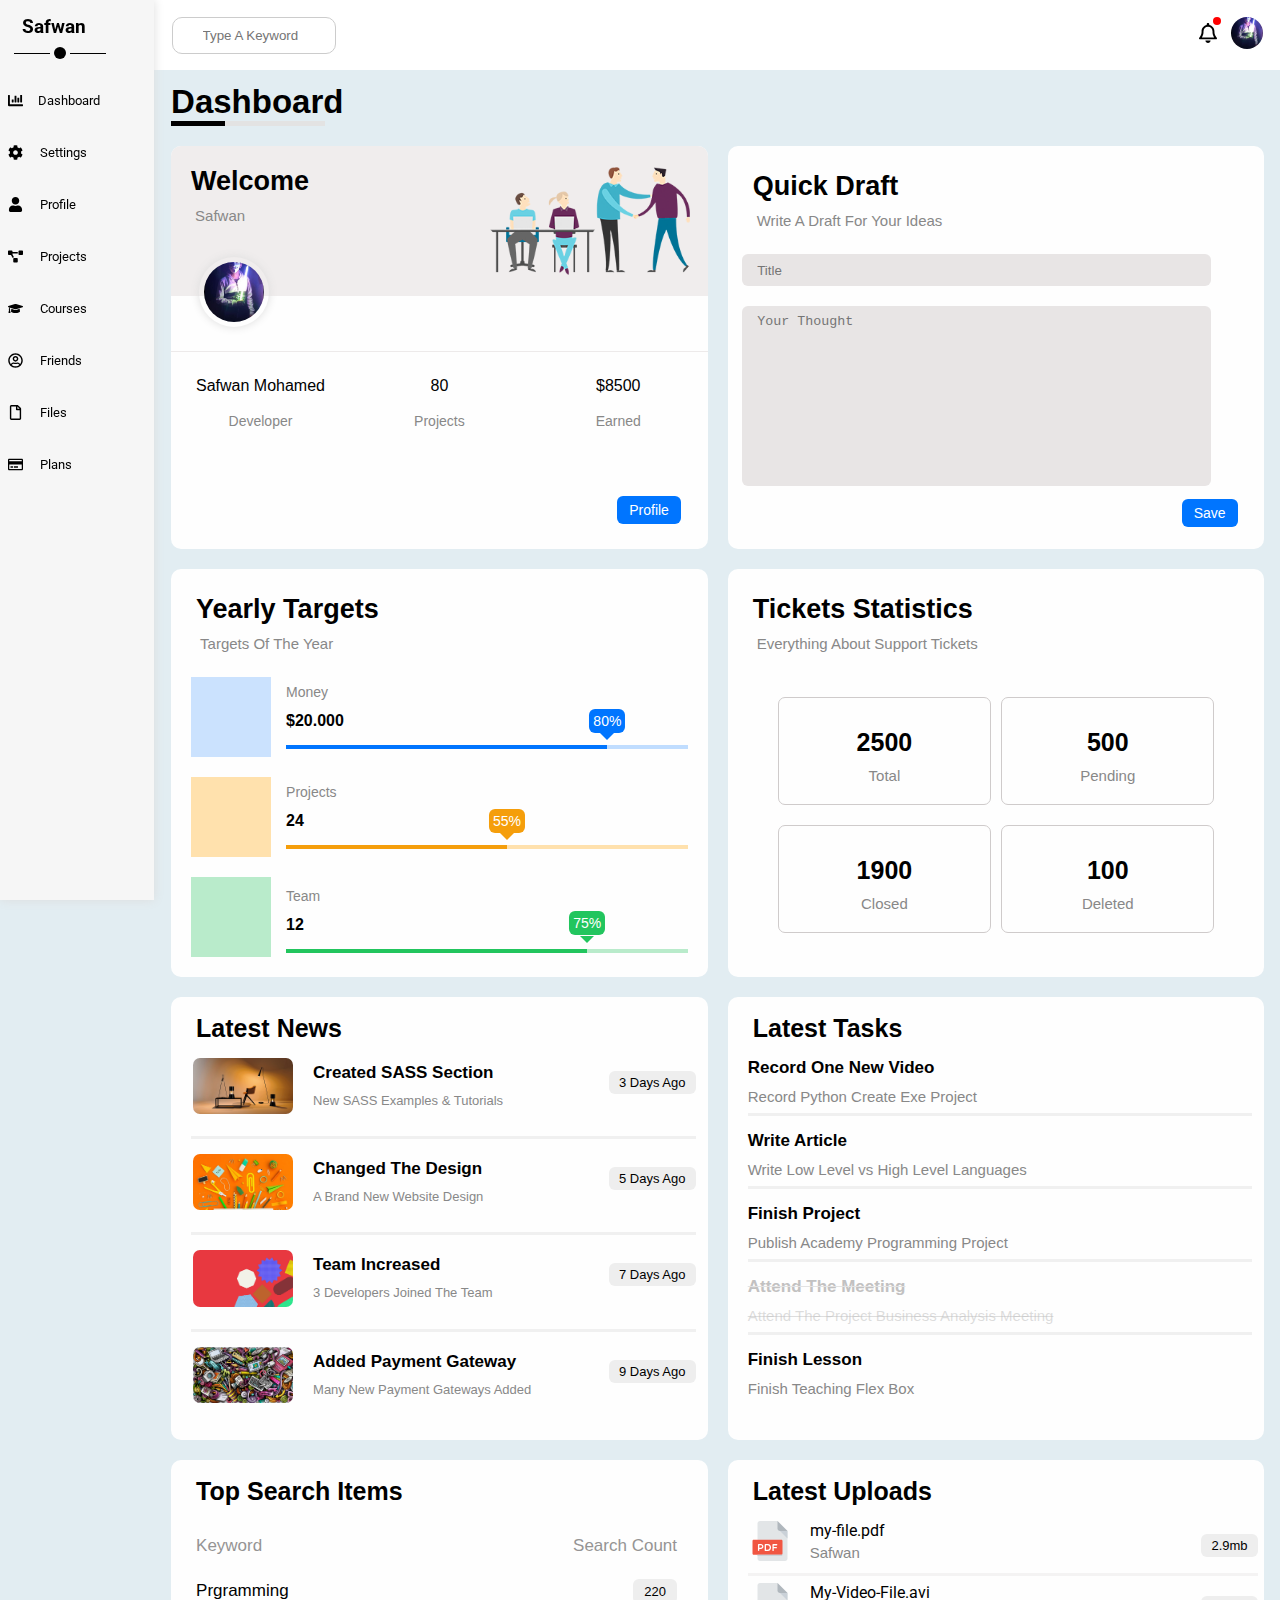
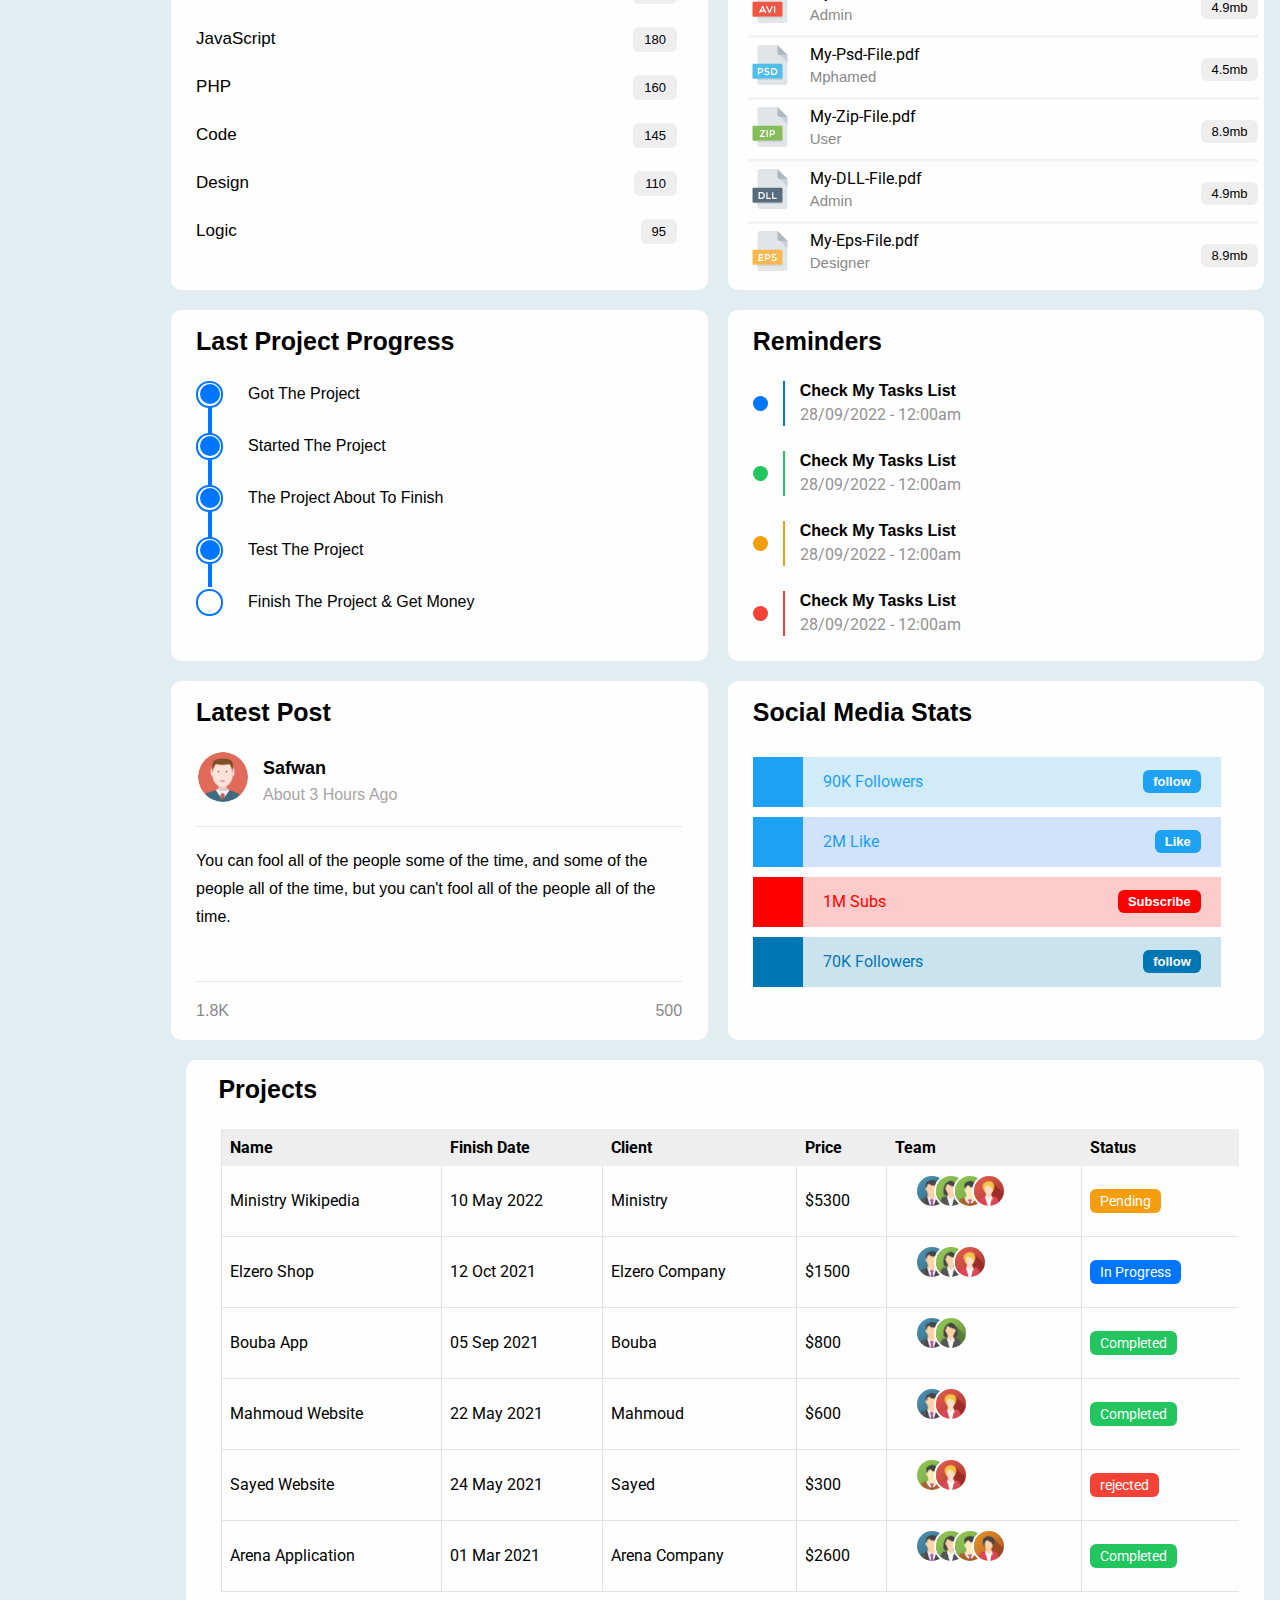
==== commit 492677d5: "final release" ====
--- a/index.html
+++ b/index.html
@@ -11,7 +11,12 @@
     rel="stylesheet">
 
 
-
+    <meta charset="UTF-8">
+    <meta name="description" content="Free HTML tutorial for beginners">
+    <meta name="keywords" content="HTML, tutorial, beginners">
+    <meta name="author" content="Bro Code">
+    <meta name="viewport" content="width=device-width, initial-scale=1.0">
+    <meta http-equiv="refresh" content="30">
 
 
   <link rel="stylesheet" href="https://cdnjs.cloudflare.com/ajax/libs/font-awesome/6.6.0/css/all.min.css"
@@ -50,7 +55,7 @@
       <div class="circle"></div>
     </div>
     <div class="sidebar-items">
-      <a href="Dashboard.html" style="text-decoration: none; color: black;" class="url">
+      <a href="index.html" style="text-decoration: none; color: black;" class="url">
         <div class="sidebar-item" style="padding-right: 17px;">
           <img class="imgs" src="sidebar-item/chart-bar-solid.svg" alt="">
           <div class="word">Dashboard</div>
--- a/sidebar.css
+++ b/sidebar.css
@@ -26,7 +26,7 @@
 @media (max-width:761px) {
     .sidebar
     { 
-       
+       width: 10%;
     }
     .sidebar-item {
         width: 20px;
--- a/Dashboard.css
+++ b/Dashboard.css
@@ -1,20 +1,13 @@
 .Dashboard {
-    left: 12.5%;
+    left: 12.9%;
     top:70px;
-    width: 87.5%;
+    width: 86.5%;
     box-sizing: border-box;
-    position: relative;
-    padding: 10px;
-}
-@media (max-width: 760px) {
-     .Dashboard {
-       
-     }
-     .grid {
-        grid-template-columns: repeat(auto-fit,minmax(200px,1fr));
-
-     }
-}
+    position: absolute;
+    margin-top: 5px;
+    
+}
+
 .title {
     font-size: 33px;
     font-weight: bold;
@@ -43,12 +36,12 @@
     position: relative;
     
 }
-@media (max-width: 760px) {
+@media (max-width: 769px) {
     .Dashboard {
       
     }
     .grid {
-       grid-template-columns: repeat(auto-fit,minmax(250px,1fr));
+       grid-template-columns: repeat(auto-fit,minmax(270px,1fr));
 
     }
 }
